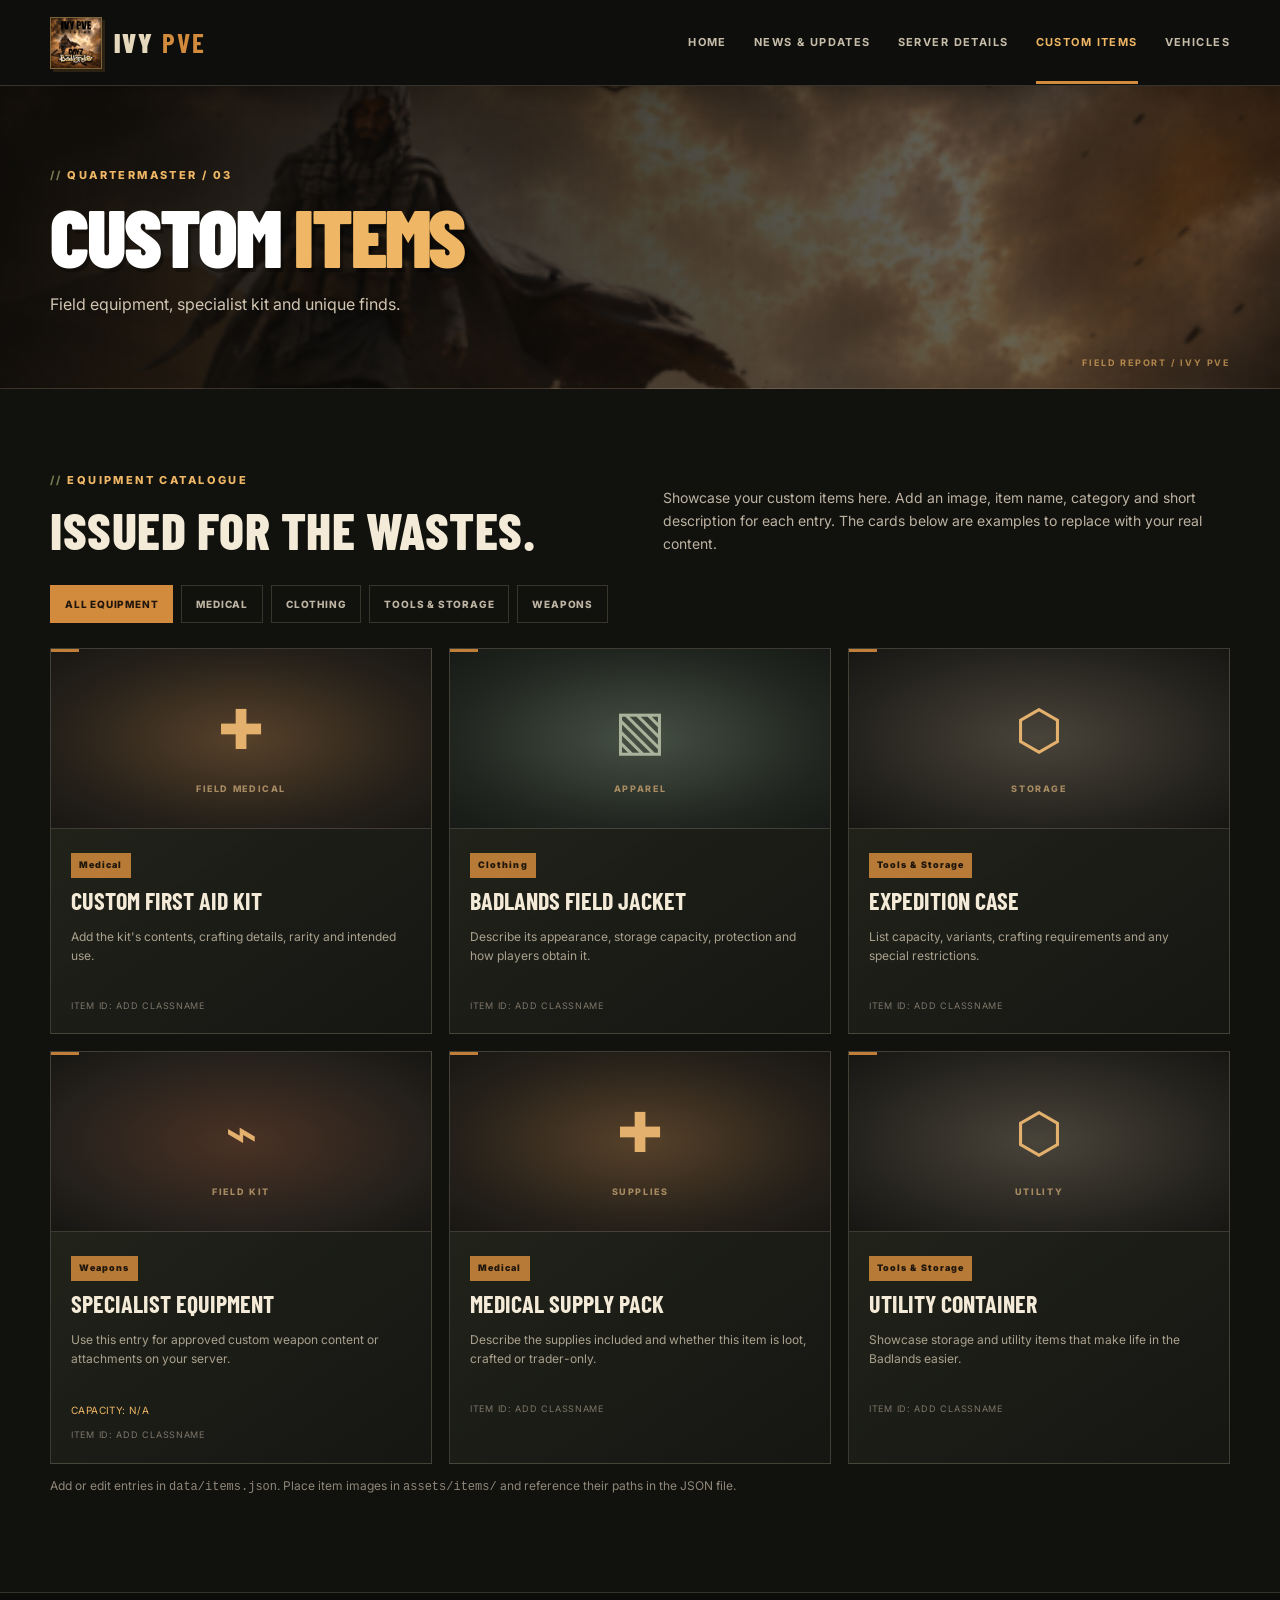
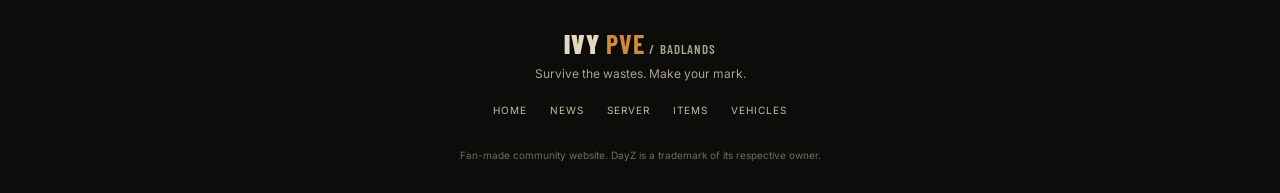
==== items.html @ 02b655df "Add files via upload" ====
<!doctype html>
<html lang="en"><head><meta charset="utf-8"><meta name="viewport" content="width=device-width, initial-scale=1"><meta name="description" content="Explore custom equipment and items on Ivy PvE Badlands."><title>Custom Items | Ivy PvE</title><link rel="stylesheet" href="assets/style.css"></head>
<body><header class="site-header"><a class="brand" href="index.html"><img src="assets/ivy-badlands.png" alt="Ivy PvE Badlands"><span>IVY <b>PVE</b></span></a><button class="menu-toggle" aria-label="Toggle navigation" aria-expanded="false">☰</button><nav class="nav"><a href="index.html">Home</a><a href="news.html">News & Updates</a><a href="server.html">Server Details</a><a class="active" href="items.html">Custom Items</a><a href="vehicles.html">Vehicles</a></nav></header>
<main><section class="page-hero"><p class="eyebrow">QUARTERMASTER / 03</p><h1>CUSTOM <span>ITEMS</span></h1><p>Field equipment, specialist kit and unique finds.</p></section><section class="section"><div class="catalog-intro"><div><p class="eyebrow">EQUIPMENT CATALOGUE</p><h2>ISSUED FOR THE WASTES.</h2></div><p>Showcase your custom items here. Add an image, item name, category and short description for each entry. The cards below are examples to replace with your real content.</p></div>
<div class="filter-row" id="item-filters" role="group" aria-label="Filter items">
<button class="filter-button active" data-filter="all">All equipment</button>
<button class="filter-button" data-filter="medical">Medical</button>
<button class="filter-button" data-filter="clothing">Clothing</button>
<button class="filter-button" data-filter="tools">Tools & storage</button>
<button class="filter-button" data-filter="weapons">Weapons</button>
</div>
<div class="catalog-grid" id="items-list" data-json="data/items.json"><p class="muted">Loading equipment catalogue…</p></div><p class="muted">Add or edit entries in <code>data/items.json</code>. Place item images in <code>assets/items/</code> and reference their paths in the JSON file.</p></section></main>
<footer class="site-footer"><div class="footer-brand">IVY <b>PVE</b><span> / BADLANDS</span></div><p>Survive the wastes. Make your mark.</p><div class="footer-links"><a href="index.html">Home</a><a href="news.html">News</a><a href="server.html">Server</a><a href="items.html">Items</a><a href="vehicles.html">Vehicles</a></div><small>Fan-made community website. DayZ is a trademark of its respective owner.</small></footer><script src="assets/site.js"></script></body></html>
---- assets/style.css ----
@import url('https://fonts.googleapis.com/css2?family=Barlow+Condensed:wght@500;600;700;800;900&family=Inter:wght@400;500;600;700&display=swap');
:root{--ink:#11110e;--panel:#1b1c17;--panel2:#24251d;--sand:#e5d8bd;--muted:#aaa18e;--orange:#d28a3d;--orange2:#efb765;--olive:#777a50;--line:rgba(229,216,189,.18);--max:1180px}
*{box-sizing:border-box}html{scroll-behavior:smooth}body{margin:0;background:var(--ink);color:var(--sand);font-family:Inter,Arial,sans-serif;line-height:1.65}a{color:inherit;text-decoration:none}button{font:inherit}.site-header{height:86px;padding:0 max(24px,calc((100vw - var(--max))/2));display:flex;align-items:center;justify-content:space-between;gap:28px;background:rgba(17,16,14,.96);border-bottom:1px solid var(--line);position:sticky;top:0;z-index:20}.brand{display:flex;align-items:center;gap:12px;min-width:max-content;font-family:'Barlow Condensed',sans-serif;font-weight:900;font-size:27px;letter-spacing:.02em}.brand img{width:52px;height:52px;object-fit:cover;border:1px solid var(--line)}.brand b,.footer-brand b{color:var(--orange)}.nav{display:flex;align-items:center;gap:clamp(12px,2.1vw,28px);font-size:12px;text-transform:uppercase;letter-spacing:.1em;font-weight:700}.nav a{color:#c7bdab;padding:32px 0 29px;border-bottom:3px solid transparent;transition:.2s}.nav a:hover,.nav a.active{color:var(--orange2);border-color:var(--orange)}.menu-toggle{display:none;background:none;border:1px solid var(--line);color:var(--sand);padding:8px 12px;font-size:22px}.hero{min-height:600px;position:relative;display:flex;align-items:center;overflow:hidden;background:#6e4c2d url('ivy-badlands.png') center 43%/cover no-repeat}.hero:before{content:"";position:absolute;inset:0;background:linear-gradient(90deg,rgba(13,12,10,.92) 0%,rgba(13,12,10,.72) 42%,rgba(13,12,10,.12) 100%),linear-gradient(0deg,rgba(13,12,10,.65),transparent 45%)}.hero-shade{position:absolute;inset:0;background:linear-gradient(0deg,rgba(13,12,10,.25),transparent)}.hero-content{position:relative;z-index:1;width:min(var(--max),calc(100% - 48px));margin:auto;padding:85px 0}.eyebrow{font-size:11px;letter-spacing:.22em;text-transform:uppercase;color:var(--orange2);font-weight:800;margin:0 0 15px}.hero h1,.page-hero h1{font:900 clamp(56px,8vw,104px)/.88 'Barlow Condensed',Impact,sans-serif;letter-spacing:-.025em;margin:0;text-transform:uppercase;color:#fff}.hero h1 span{color:var(--orange2)}.hero-copy{font-size:17px;max-width:460px;color:#e4d7c1;margin:25px 0 30px}.hero-actions{display:flex;flex-wrap:wrap;gap:12px}.button{display:inline-flex;justify-content:center;align-items:center;padding:13px 21px;min-height:48px;font-size:11px;font-weight:800;letter-spacing:.12em;text-transform:uppercase;border:1px solid var(--orange);transition:transform .2s,background .2s}.button:hover{transform:translateY(-2px)}.button-primary{background:var(--orange);color:#15110b}.button-primary:hover{background:var(--orange2)}.button-ghost{background:rgba(12,11,9,.35);color:#fff;border-color:rgba(255,255,255,.45)}.hero-stamp{position:absolute;right:max(24px,calc((100vw - var(--max))/2));bottom:50px;border:1px solid rgba(255,255,255,.55);padding:14px 18px;font:800 19px/1.2 'Barlow Condensed',sans-serif;letter-spacing:.08em;transform:rotate(-5deg);text-align:center;color:#fff}.hero-stamp small{font:700 9px Inter,sans-serif;letter-spacing:.15em}.ticker{background:var(--orange);color:#21160a;padding:12px 24px;display:flex;justify-content:center;gap:25px;align-items:center;font-size:11px;text-transform:uppercase;letter-spacing:.1em;font-weight:700;flex-wrap:wrap}.ticker span{font-weight:900}.ticker i{font-style:normal}.section{width:min(var(--max),calc(100% - 48px));margin:0 auto;padding:82px 0}.intro-grid{display:grid;grid-template-columns:1fr 1fr;gap:70px;border-bottom:1px solid var(--line)}h2{font:800 clamp(34px,4.5vw,52px)/.98 'Barlow Condensed',Impact,sans-serif;letter-spacing:.01em;margin:0 0 20px;color:#f4ead8}h3{font:700 25px/1.1 'Barlow Condensed',sans-serif;text-transform:uppercase;margin:10px 0 12px;color:#f4ead8}.intro-grid p:not(.eyebrow),.catalog-intro>p{color:#bdb3a2;font-size:14px}.lead{font-size:19px!important;color:#f0e5d2!important;line-height:1.55}.muted{font-size:12px!important;color:#8f8779!important}.cards-section{padding-top:75px}.section-heading{display:flex;align-items:end;justify-content:space-between;margin-bottom:30px}.section-heading h2{margin:0}.section-mark{font:700 12px 'Barlow Condensed',sans-serif;letter-spacing:.16em;color:#756b5b}.card-grid{display:grid;grid-template-columns:repeat(4,1fr);gap:14px}.feature-card{display:flex;flex-direction:column;min-height:275px;padding:23px;background:linear-gradient(145deg,#211f1a,#171613);border:1px solid var(--line);transition:.2s}.feature-card:hover{border-color:var(--orange);transform:translateY(-4px)}.card-number{font-size:10px;letter-spacing:.14em;color:var(--orange2);font-weight:800}.card-icon{font-size:32px;color:var(--orange);margin:20px 0 4px}.feature-card p{font-size:13px;color:var(--muted);margin:0 0 25px}.card-link{font-size:10px;font-weight:800;letter-spacing:.12em;color:var(--orange2);margin-top:auto}.callout{width:min(var(--max),calc(100% - 48px));margin:0 auto 80px;padding:35px 40px;background:linear-gradient(100deg,#33271a,#1b1915);border:1px solid rgba(216,138,56,.35);display:flex;justify-content:space-between;align-items:center;gap:30px}.callout h2{font-size:35px;margin-bottom:10px}.callout p:not(.eyebrow){color:#bdb3a2;margin:0}.site-footer{border-top:1px solid var(--line);padding:35px 24px 28px;text-align:center;background:#0d0c0b}.footer-brand{font:900 26px 'Barlow Condensed',sans-serif;letter-spacing:.04em}.footer-brand span{font-size:13px;color:var(--muted);font-weight:600}.site-footer p{font-size:12px;color:var(--muted);margin:5px 0 18px}.footer-links{display:flex;justify-content:center;gap:23px;flex-wrap:wrap;margin-bottom:22px}.footer-links a{font-size:10px;text-transform:uppercase;letter-spacing:.1em;color:#c5b9a5}.footer-links a:hover{color:var(--orange2)}.site-footer small{color:#726b60;font-size:10px}.page-hero{padding:80px max(24px,calc((100vw - var(--max))/2)) 70px;min-height:270px;background:linear-gradient(90deg,rgba(12,11,9,.95),rgba(12,11,9,.55)),url('ivy-badlands.png') center 43%/cover;border-bottom:1px solid var(--line)}.page-hero h1{font-size:clamp(50px,7vw,82px)}.page-hero h1 span{color:var(--orange2)}.page-hero>p:last-child{color:#d1c5b2;margin:20px 0 0}.content-layout{display:grid;grid-template-columns:minmax(0,2fr) minmax(220px,.8fr);gap:45px}.news-entry{padding:0 0 30px;margin-bottom:34px;border-bottom:1px solid var(--line)}.entry-meta{display:flex;justify-content:space-between;align-items:center;gap:15px;color:#928879;font-size:10px;letter-spacing:.1em;text-transform:uppercase}.tag{display:inline-block;background:var(--orange);color:#20160b;padding:5px 8px;font-size:9px;letter-spacing:.12em;font-weight:900}.tag-outline{border:1px solid var(--orange);color:var(--orange2);background:transparent}.news-entry h2{font-size:36px;margin:18px 0 12px}.news-entry p{font-size:14px;color:#bdb3a2}.entry-foot{display:flex;justify-content:space-between;color:#81796c;font-size:10px;letter-spacing:.1em;margin-top:25px}.sidebar{background:var(--panel);border:1px solid var(--line);padding:23px;height:max-content}.sidebar>a{display:block;padding:13px 0;border-bottom:1px solid var(--line);font-size:12px;color:#e2d4bd}.sidebar>a:hover{color:var(--orange2)}.side-note{background:#292116;border-left:3px solid var(--orange);padding:14px;margin-top:25px}.side-note strong{font-size:10px;letter-spacing:.12em;color:var(--orange2)}.side-note p{font-size:12px;color:#bdb3a2;margin-bottom:0}.info-banner{display:flex;align-items:center;justify-content:space-between;gap:30px;padding:28px;background:linear-gradient(120deg,#32271b,#1a1814);border:1px solid rgba(216,138,56,.3);margin-bottom:25px}.info-banner h2{margin-bottom:8px}.info-banner p:not(.eyebrow){color:#bdb3a2;margin:0}.status-placeholder{font-size:10px;letter-spacing:.1em;color:#cfc3ae;white-space:nowrap}.status-dot{display:inline-block;width:8px;height:8px;border-radius:50%;background:#d88a38;margin-right:8px}.details-grid{display:grid;grid-template-columns:1fr 1fr;gap:18px}.detail-panel{padding:27px;background:var(--panel);border:1px solid var(--line)}.panel-index{font-size:10px;color:var(--orange2);letter-spacing:.15em;font-weight:800}.detail-panel h3{font-size:29px;margin:12px 0 20px}.detail-panel dl{display:grid;grid-template-columns:1fr 1fr;gap:0;margin:0 0 20px}.detail-panel dt,.detail-panel dd{margin:0;padding:10px 0;border-bottom:1px solid var(--line);font-size:12px}.detail-panel dt{color:#948a79}.detail-panel dd{color:#e6d9c3;text-align:right;font-weight:600;overflow-wrap:anywhere}.text-link{color:var(--orange2)}.rule-list{list-style:none;padding:0;margin:0}.rule-list li{display:flex;gap:15px;padding:14px 0;border-bottom:1px solid var(--line);font-size:12px;color:#a99f8e}.rule-list li>b{color:var(--orange2);font-size:11px}.rule-list strong{color:#eadcc6;font-size:13px}.top-gap{margin-top:65px}.rules-grid{display:grid;grid-template-columns:repeat(4,1fr);gap:13px;margin:25px 0}.rules-grid>div{padding:22px;background:var(--panel);border:1px solid var(--line)}.rules-grid>div>b{font:800 24px 'Barlow Condensed',sans-serif;color:var(--orange)}.rules-grid h3{font-size:20px}.rules-grid p{font-size:12px;color:var(--muted);margin-bottom:0}.catalog-intro{display:grid;grid-template-columns:1fr 1fr;gap:45px;align-items:end;margin-bottom:30px}.catalog-intro h2{margin-bottom:0}.catalog-intro>p{margin:0}.filter-row{display:flex;gap:8px;flex-wrap:wrap;margin-bottom:25px}.filter-button{padding:10px 14px;border:1px solid var(--line);background:transparent;color:#bdb3a2;font-size:10px;font-weight:800;text-transform:uppercase;letter-spacing:.08em;cursor:pointer}.filter-button:hover,.filter-button.active{background:var(--orange);border-color:var(--orange);color:#20160b}.catalog-grid{display:grid;grid-template-columns:repeat(3,1fr);gap:17px}.catalog-card{background:var(--panel);border:1px solid var(--line);min-width:0}.catalog-card[hidden]{display:none}.catalog-art{height:180px;display:flex;align-items:center;justify-content:center;flex-direction:column;gap:8px;font-size:55px;color:#e3b16d;background:radial-gradient(ellipse at center,#57412a,#252019 68%,#191714);border-bottom:1px solid var(--line)}.catalog-art small{font:800 9px Inter,sans-serif;letter-spacing:.18em;color:#a68a62}.art-cloth{background:radial-gradient(ellipse at center,#465044,#20251f 70%,#171a16);color:#a9b29b}.art-tools{background:radial-gradient(ellipse at center,#49443a,#24221d 70%,#171613)}.art-weapons{background:radial-gradient(ellipse at center,#4a3225,#24201b 70%,#171613)}.catalog-copy{padding:20px}.catalog-copy h3{font-size:24px}.catalog-copy p{font-size:12px;color:var(--muted);min-height:60px}.catalog-id{font-size:9px;letter-spacing:.08em;color:#7e7669;overflow-wrap:anywhere}.vehicle-grid{display:grid;grid-template-columns:1fr;gap:20px}.vehicle-card{display:grid;grid-template-columns:.9fr 1.1fr;background:var(--panel);border:1px solid var(--line)}.vehicle-image{min-height:290px;position:relative;display:flex;align-items:center;justify-content:center;background:radial-gradient(ellipse at center,#665038,#2a241b 65%,#171613);overflow:hidden}.vehicle-image:after{content:"";position:absolute;inset:0;background:repeating-linear-gradient(135deg,transparent 0 18px,rgba(255,255,255,.025) 18px 20px)}.vehicle-image>span{position:absolute;left:17px;top:17px;font-size:9px;letter-spacing:.13em;color:#d2b58b;z-index:1}.vehicle-symbol{font-size:100px;color:rgba(239,186,111,.55);font-family:'Barlow Condensed',sans-serif}.vehicle-two{background:radial-gradient(ellipse at center,#4b4b3b,#27271f 65%,#171713)}.vehicle-three{background:radial-gradient(ellipse at center,#563c2d,#2a201a 65%,#171411)}.vehicle-copy{padding:27px}.vehicle-copy h3{font-size:32px;margin:16px 0 10px}.vehicle-copy>p{font-size:13px;color:var(--muted)}.spec-grid{display:grid;grid-template-columns:repeat(3,1fr);gap:8px;margin-top:25px}.spec-grid>div{padding:12px 10px;background:#12110f;border:1px solid var(--line)}.spec-grid small,.spec-grid b{display:block}.spec-grid small{font-size:8px;letter-spacing:.12em;color:#8e8372}.spec-grid b{font-size:10px;color:var(--orange2);margin-top:4px}.compact-callout{margin-top:45px;margin-bottom:0}
@media(max-width:900px){.site-header{height:76px}.menu-toggle{display:block}.nav{display:none;position:absolute;left:0;right:0;top:76px;background:#12110f;padding:10px 24px 20px;border-bottom:1px solid var(--line);flex-direction:column;align-items:stretch;gap:0}.nav.nav-open{display:flex}.nav a{padding:13px 0;border-bottom:1px solid var(--line)}.hero{min-height:550px}.hero-stamp{display:none}.card-grid{grid-template-columns:repeat(2,1fr)}.rules-grid{grid-template-columns:repeat(2,1fr)}.catalog-grid{grid-template-columns:repeat(2,1fr)}.content-layout{gap:22px}.info-banner{align-items:flex-start;flex-direction:column}.vehicle-card{grid-template-columns:1fr 1fr}.vehicle-image{min-height:330px}}
@media(max-width:620px){.brand{font-size:23px}.brand img{width:43px;height:43px}.hero{min-height:530px;background-position:60% center}.hero-content{width:calc(100% - 40px);padding:65px 0}.hero h1{font-size:59px}.hero-copy{font-size:15px}.ticker{gap:10px;font-size:9px}.section{width:calc(100% - 40px);padding:58px 0}.intro-grid,.catalog-intro,.details-grid,.content-layout{grid-template-columns:1fr;gap:25px}.intro-grid{gap:12px}.card-grid{grid-template-columns:1fr}.feature-card{min-height:220px}.section-heading{align-items:start;gap:10px}.callout{width:calc(100% - 40px);padding:25px;align-items:flex-start;flex-direction:column;margin-bottom:55px}.callout h2{font-size:31px}.page-hero{padding:60px 20px 48px;min-height:235px}.page-hero h1{font-size:55px}.page-hero>p:last-child{font-size:13px}.sidebar{order:-1}.info-banner{padding:22px}.status-placeholder{white-space:normal}.detail-panel{padding:21px}.detail-panel dl{grid-template-columns:1fr}.detail-panel dd{text-align:left;border-bottom:0;padding-top:0}.detail-panel dt{padding-bottom:3px}.rules-grid{grid-template-columns:1fr 1fr}.catalog-grid{grid-template-columns:1fr}.catalog-art{height:165px}.vehicle-card{grid-template-columns:1fr}.vehicle-image{min-height:200px}.vehicle-symbol{font-size:75px}.vehicle-copy{padding:22px}.entry-meta{align-items:flex-start;flex-direction:column;gap:8px}.footer-links{gap:14px}}


/* Military-survival / desert hybrid refinements */
.site-header{background:rgba(15,16,13,.97);box-shadow:0 5px 25px rgba(0,0,0,.22)}
.brand{letter-spacing:.08em}
.brand img{border-color:rgba(239,183,101,.5);box-shadow:3px 3px 0 rgba(210,138,61,.15)}
.nav a{font-size:11px;letter-spacing:.13em}
.hero{background-color:#58432c}
.hero:after{content:"";position:absolute;inset:0;pointer-events:none;opacity:.18;background:repeating-linear-gradient(115deg,transparent 0 42px,rgba(20,20,14,.35) 42px 44px,transparent 44px 87px)}
.hero h1{text-shadow:3px 4px 0 rgba(0,0,0,.32);letter-spacing:.015em}
.eyebrow:before{content:"// ";color:var(--olive)}
.ticker{background:#8c6a3d;color:#fff0d3;border-top:1px solid rgba(255,255,255,.12);border-bottom:1px solid rgba(0,0,0,.35)}
.feature-card,.detail-panel,.catalog-card,.rules-grid>div,.sidebar{background:linear-gradient(145deg,rgba(37,39,30,.96),rgba(22,23,19,.98));position:relative}
.feature-card:before,.detail-panel:before,.catalog-card:before{content:"";position:absolute;top:0;left:0;width:28px;height:3px;background:var(--orange);opacity:.9}
.feature-card:hover{box-shadow:0 12px 28px rgba(0,0,0,.18)}
.page-hero{position:relative;background-color:#30281d}
.page-hero:after{content:"FIELD REPORT  /  IVY PVE";position:absolute;right:max(24px,calc((100vw - var(--max))/2));bottom:20px;color:rgba(239,183,101,.65);font:700 9px Inter,sans-serif;letter-spacing:.2em}
.page-hero h1{text-shadow:3px 4px 0 rgba(0,0,0,.3)}
.tag{background:#b77a37}
.info-banner,.callout{background:linear-gradient(110deg,rgba(54,48,34,.98),rgba(25,25,20,.98));position:relative;overflow:hidden}
.info-banner:after,.callout:after{content:"";position:absolute;right:-35px;top:-50px;width:170px;height:170px;border:1px solid rgba(239,183,101,.12);transform:rotate(45deg);pointer-events:none}
.status-dot{background:#a4a66b;box-shadow:0 0 0 4px rgba(164,166,107,.12)}
.panel-index,.card-number,.section-mark{font-family:'Barlow Condensed',sans-serif}
.vehicle-image{background-color:#4d422e}
.vehicle-image:before{content:"";position:absolute;inset:0;background:linear-gradient(145deg,rgba(143,119,69,.14),transparent 45%),repeating-linear-gradient(0deg,transparent 0 25px,rgba(0,0,0,.1) 25px 26px);pointer-events:none}
.catalog-art{background-color:#28271e}
.site-footer{background:#0c0d0b}
@media(max-width:620px){.page-hero:after{font-size:8px;right:20px;bottom:12px}.hero:after{opacity:.1}}

/* JSON-powered media presentation; preserves the existing Ivy visual system. */
.catalog-card .catalog-art{margin:0}
.catalog-card .catalog-art img{width:100%;height:100%;object-fit:contain}
.catalog-card .catalog-copy .catalog-details{min-height:0;font-size:10px;color:var(--orange2);letter-spacing:.04em}
.catalog-card .catalog-copy .catalog-id{display:block;margin-top:10px}
.catalog-card .catalog-art img{display:block}
.vehicle-photo{display:block;width:100%;height:100%;min-height:290px;object-fit:cover;background:#29241b}
.latest-news-grid{display:grid;grid-template-columns:repeat(3,1fr);gap:14px}
.latest-news-card{display:flex;flex-direction:column;min-height:205px;padding:21px;background:linear-gradient(145deg,#211f1a,#171613);border:1px solid var(--line)}
.latest-news-card:hover{border-color:var(--orange);transform:translateY(-3px)}
.latest-news-card small{font-size:9px;color:var(--muted);margin-top:9px}
.latest-news-card h3{font-size:23px;margin:12px 0 7px}
.latest-news-card p{font-size:12px;color:var(--muted);margin:0 0 18px}
.latest-news-card .card-link{margin-top:auto}
@media(max-width:900px){.latest-news-grid{grid-template-columns:1fr 1fr}}
@media(max-width:620px){.latest-news-grid{grid-template-columns:1fr}.vehicle-photo{min-height:200px}}
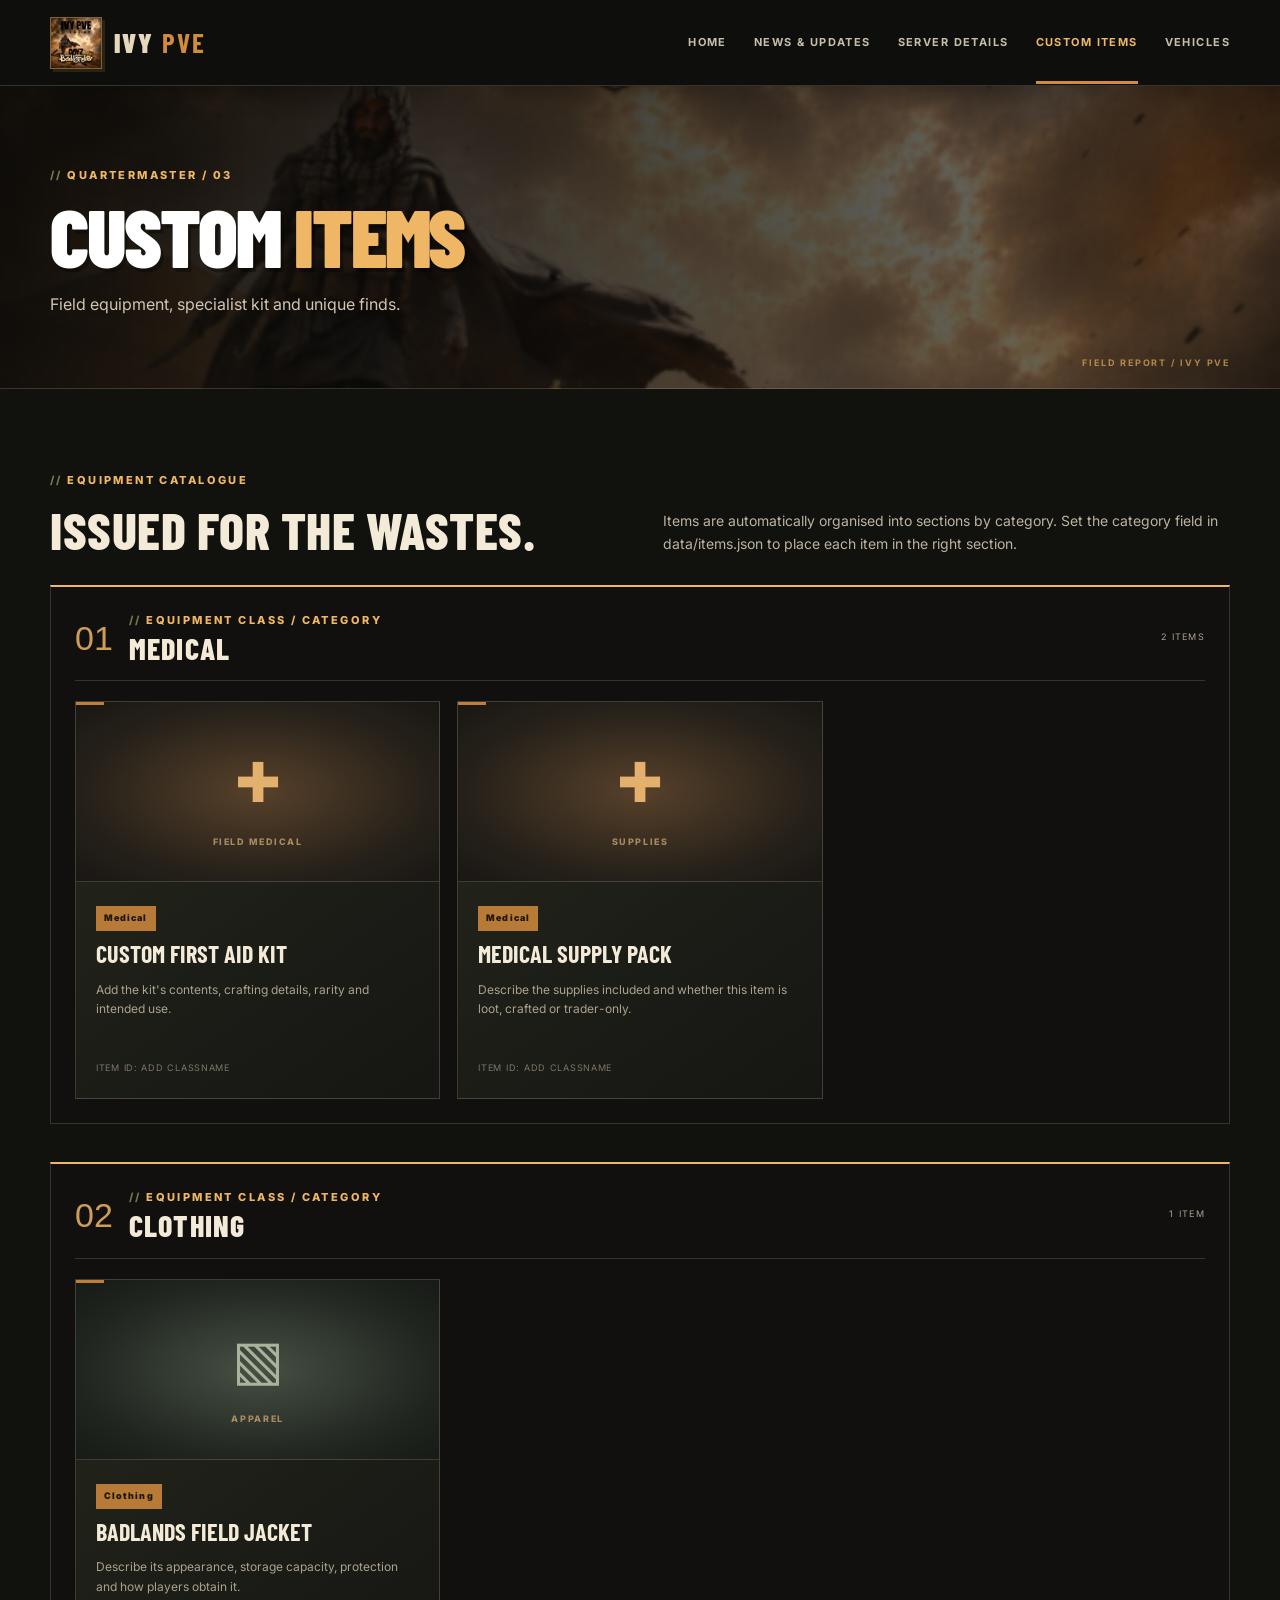
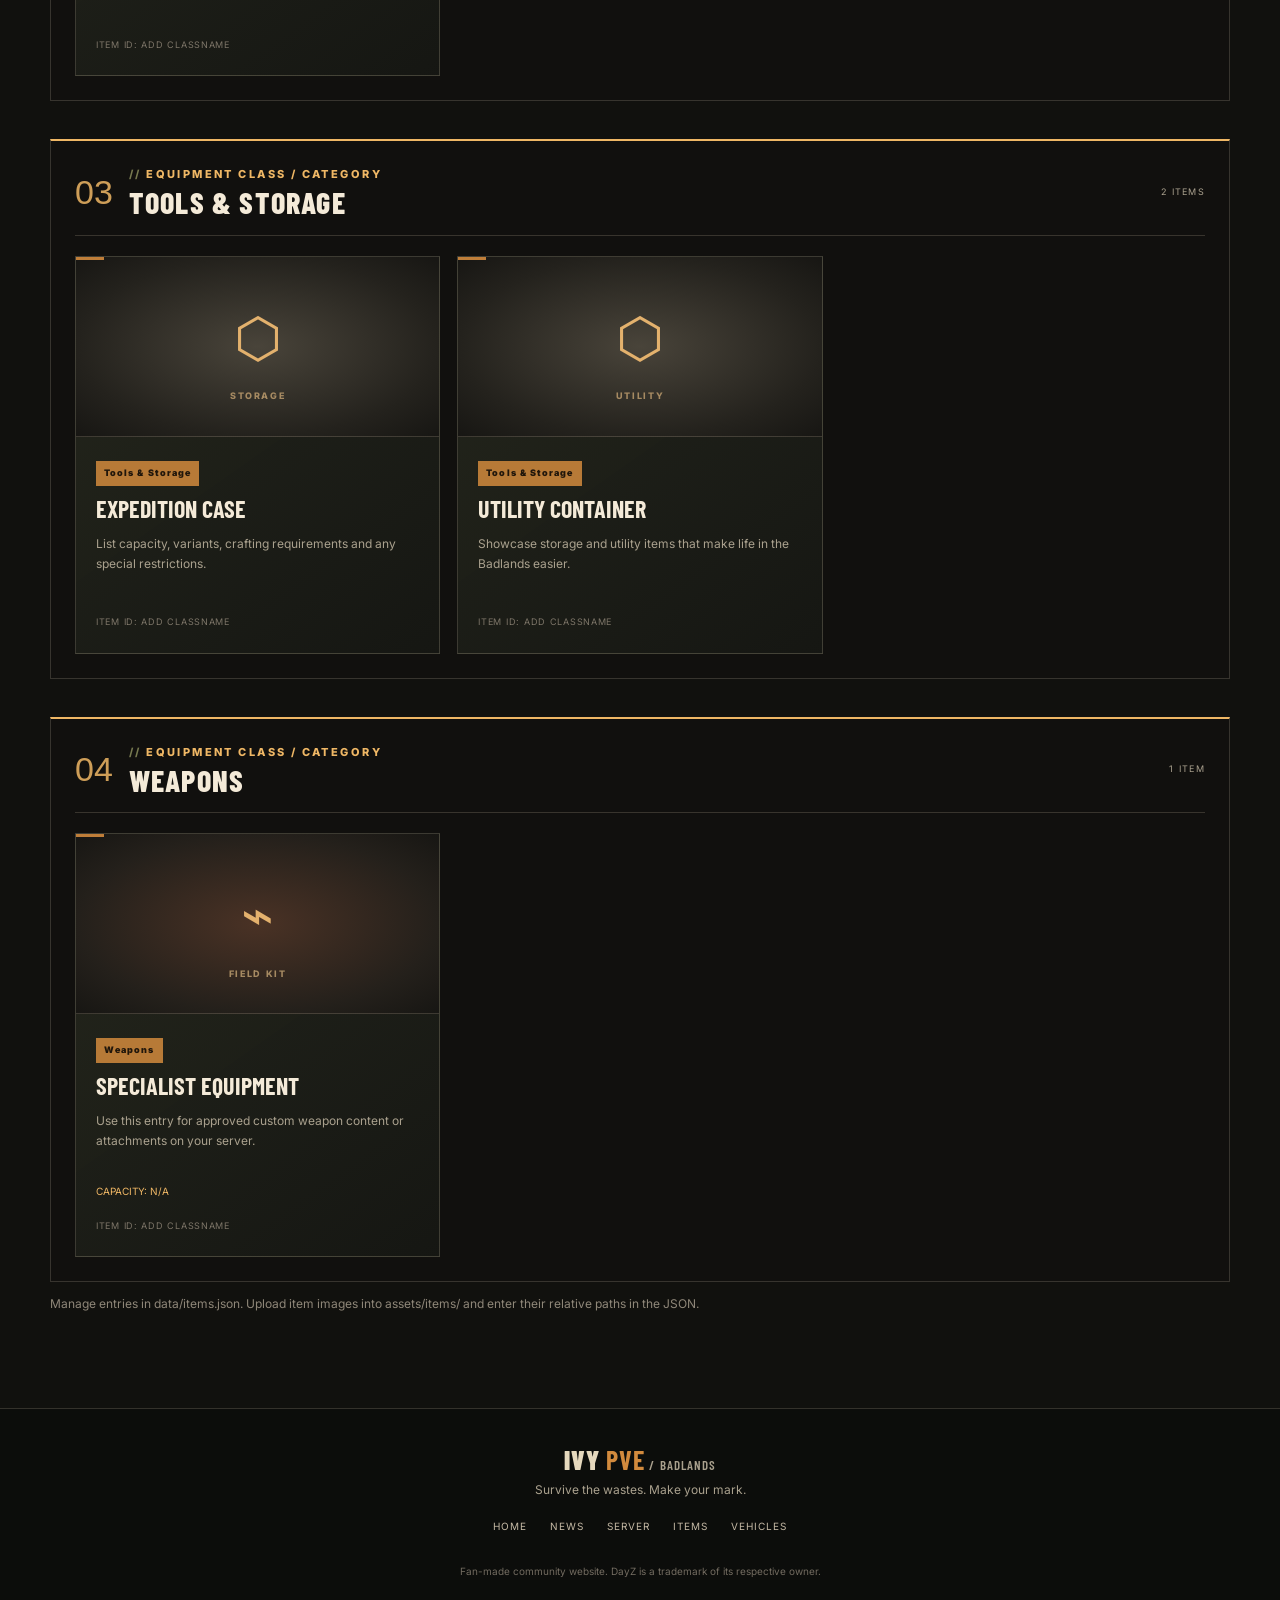
==== commit 96a01326: "Add files via upload" ====
--- a/items.html
+++ b/items.html
@@ -1,13 +1,7 @@
 <!doctype html>
 <html lang="en"><head><meta charset="utf-8"><meta name="viewport" content="width=device-width, initial-scale=1"><meta name="description" content="Explore custom equipment and items on Ivy PvE Badlands."><title>Custom Items | Ivy PvE</title><link rel="stylesheet" href="assets/style.css"></head>
 <body><header class="site-header"><a class="brand" href="index.html"><img src="assets/ivy-badlands.png" alt="Ivy PvE Badlands"><span>IVY <b>PVE</b></span></a><button class="menu-toggle" aria-label="Toggle navigation" aria-expanded="false">☰</button><nav class="nav"><a href="index.html">Home</a><a href="news.html">News & Updates</a><a href="server.html">Server Details</a><a class="active" href="items.html">Custom Items</a><a href="vehicles.html">Vehicles</a></nav></header>
-<main><section class="page-hero"><p class="eyebrow">QUARTERMASTER / 03</p><h1>CUSTOM <span>ITEMS</span></h1><p>Field equipment, specialist kit and unique finds.</p></section><section class="section"><div class="catalog-intro"><div><p class="eyebrow">EQUIPMENT CATALOGUE</p><h2>ISSUED FOR THE WASTES.</h2></div><p>Showcase your custom items here. Add an image, item name, category and short description for each entry. The cards below are examples to replace with your real content.</p></div>
-<div class="filter-row" id="item-filters" role="group" aria-label="Filter items">
-<button class="filter-button active" data-filter="all">All equipment</button>
-<button class="filter-button" data-filter="medical">Medical</button>
-<button class="filter-button" data-filter="clothing">Clothing</button>
-<button class="filter-button" data-filter="tools">Tools & storage</button>
-<button class="filter-button" data-filter="weapons">Weapons</button>
-</div>
-<div class="catalog-grid" id="items-list" data-json="data/items.json"><p class="muted">Loading equipment catalogue…</p></div><p class="muted">Add or edit entries in <code>data/items.json</code>. Place item images in <code>assets/items/</code> and reference their paths in the JSON file.</p></section></main>
+<main><section class="page-hero"><p class="eyebrow">QUARTERMASTER / 03</p><h1>CUSTOM <span>ITEMS</span></h1><p>Field equipment, specialist kit and unique finds.</p></section><section class="section"><div class="catalog-intro"><div><p class="eyebrow">EQUIPMENT CATALOGUE</p><h2>ISSUED FOR THE WASTES.</h2></div><p>Items are automatically organised into sections by category. Set the category field in data/items.json to place each item in the right section.</p></div>
+
+<div class="item-groups" id="items-list" data-json="data/items.json"><p class="muted">Loading equipment catalogue…</p></div><p class="muted">Manage entries in data/items.json. Upload item images into assets/items/ and enter their relative paths in the JSON.</p></section></main>
 <footer class="site-footer"><div class="footer-brand">IVY <b>PVE</b><span> / BADLANDS</span></div><p>Survive the wastes. Make your mark.</p><div class="footer-links"><a href="index.html">Home</a><a href="news.html">News</a><a href="server.html">Server</a><a href="items.html">Items</a><a href="vehicles.html">Vehicles</a></div><small>Fan-made community website. DayZ is a trademark of its respective owner.</small></footer><script src="assets/site.js"></script></body></html>
--- a/assets/style.css
+++ b/assets/style.css
@@ -1,6 +1,6 @@
 @import url('https://fonts.googleapis.com/css2?family=Barlow+Condensed:wght@500;600;700;800;900&family=Inter:wght@400;500;600;700&display=swap');
 :root{--ink:#11110e;--panel:#1b1c17;--panel2:#24251d;--sand:#e5d8bd;--muted:#aaa18e;--orange:#d28a3d;--orange2:#efb765;--olive:#777a50;--line:rgba(229,216,189,.18);--max:1180px}
-*{box-sizing:border-box}html{scroll-behavior:smooth}body{margin:0;background:var(--ink);color:var(--sand);font-family:Inter,Arial,sans-serif;line-height:1.65}a{color:inherit;text-decoration:none}button{font:inherit}.site-header{height:86px;padding:0 max(24px,calc((100vw - var(--max))/2));display:flex;align-items:center;justify-content:space-between;gap:28px;background:rgba(17,16,14,.96);border-bottom:1px solid var(--line);position:sticky;top:0;z-index:20}.brand{display:flex;align-items:center;gap:12px;min-width:max-content;font-family:'Barlow Condensed',sans-serif;font-weight:900;font-size:27px;letter-spacing:.02em}.brand img{width:52px;height:52px;object-fit:cover;border:1px solid var(--line)}.brand b,.footer-brand b{color:var(--orange)}.nav{display:flex;align-items:center;gap:clamp(12px,2.1vw,28px);font-size:12px;text-transform:uppercase;letter-spacing:.1em;font-weight:700}.nav a{color:#c7bdab;padding:32px 0 29px;border-bottom:3px solid transparent;transition:.2s}.nav a:hover,.nav a.active{color:var(--orange2);border-color:var(--orange)}.menu-toggle{display:none;background:none;border:1px solid var(--line);color:var(--sand);padding:8px 12px;font-size:22px}.hero{min-height:600px;position:relative;display:flex;align-items:center;overflow:hidden;background:#6e4c2d url('ivy-badlands.png') center 43%/cover no-repeat}.hero:before{content:"";position:absolute;inset:0;background:linear-gradient(90deg,rgba(13,12,10,.92) 0%,rgba(13,12,10,.72) 42%,rgba(13,12,10,.12) 100%),linear-gradient(0deg,rgba(13,12,10,.65),transparent 45%)}.hero-shade{position:absolute;inset:0;background:linear-gradient(0deg,rgba(13,12,10,.25),transparent)}.hero-content{position:relative;z-index:1;width:min(var(--max),calc(100% - 48px));margin:auto;padding:85px 0}.eyebrow{font-size:11px;letter-spacing:.22em;text-transform:uppercase;color:var(--orange2);font-weight:800;margin:0 0 15px}.hero h1,.page-hero h1{font:900 clamp(56px,8vw,104px)/.88 'Barlow Condensed',Impact,sans-serif;letter-spacing:-.025em;margin:0;text-transform:uppercase;color:#fff}.hero h1 span{color:var(--orange2)}.hero-copy{font-size:17px;max-width:460px;color:#e4d7c1;margin:25px 0 30px}.hero-actions{display:flex;flex-wrap:wrap;gap:12px}.button{display:inline-flex;justify-content:center;align-items:center;padding:13px 21px;min-height:48px;font-size:11px;font-weight:800;letter-spacing:.12em;text-transform:uppercase;border:1px solid var(--orange);transition:transform .2s,background .2s}.button:hover{transform:translateY(-2px)}.button-primary{background:var(--orange);color:#15110b}.button-primary:hover{background:var(--orange2)}.button-ghost{background:rgba(12,11,9,.35);color:#fff;border-color:rgba(255,255,255,.45)}.hero-stamp{position:absolute;right:max(24px,calc((100vw - var(--max))/2));bottom:50px;border:1px solid rgba(255,255,255,.55);padding:14px 18px;font:800 19px/1.2 'Barlow Condensed',sans-serif;letter-spacing:.08em;transform:rotate(-5deg);text-align:center;color:#fff}.hero-stamp small{font:700 9px Inter,sans-serif;letter-spacing:.15em}.ticker{background:var(--orange);color:#21160a;padding:12px 24px;display:flex;justify-content:center;gap:25px;align-items:center;font-size:11px;text-transform:uppercase;letter-spacing:.1em;font-weight:700;flex-wrap:wrap}.ticker span{font-weight:900}.ticker i{font-style:normal}.section{width:min(var(--max),calc(100% - 48px));margin:0 auto;padding:82px 0}.intro-grid{display:grid;grid-template-columns:1fr 1fr;gap:70px;border-bottom:1px solid var(--line)}h2{font:800 clamp(34px,4.5vw,52px)/.98 'Barlow Condensed',Impact,sans-serif;letter-spacing:.01em;margin:0 0 20px;color:#f4ead8}h3{font:700 25px/1.1 'Barlow Condensed',sans-serif;text-transform:uppercase;margin:10px 0 12px;color:#f4ead8}.intro-grid p:not(.eyebrow),.catalog-intro>p{color:#bdb3a2;font-size:14px}.lead{font-size:19px!important;color:#f0e5d2!important;line-height:1.55}.muted{font-size:12px!important;color:#8f8779!important}.cards-section{padding-top:75px}.section-heading{display:flex;align-items:end;justify-content:space-between;margin-bottom:30px}.section-heading h2{margin:0}.section-mark{font:700 12px 'Barlow Condensed',sans-serif;letter-spacing:.16em;color:#756b5b}.card-grid{display:grid;grid-template-columns:repeat(4,1fr);gap:14px}.feature-card{display:flex;flex-direction:column;min-height:275px;padding:23px;background:linear-gradient(145deg,#211f1a,#171613);border:1px solid var(--line);transition:.2s}.feature-card:hover{border-color:var(--orange);transform:translateY(-4px)}.card-number{font-size:10px;letter-spacing:.14em;color:var(--orange2);font-weight:800}.card-icon{font-size:32px;color:var(--orange);margin:20px 0 4px}.feature-card p{font-size:13px;color:var(--muted);margin:0 0 25px}.card-link{font-size:10px;font-weight:800;letter-spacing:.12em;color:var(--orange2);margin-top:auto}.callout{width:min(var(--max),calc(100% - 48px));margin:0 auto 80px;padding:35px 40px;background:linear-gradient(100deg,#33271a,#1b1915);border:1px solid rgba(216,138,56,.35);display:flex;justify-content:space-between;align-items:center;gap:30px}.callout h2{font-size:35px;margin-bottom:10px}.callout p:not(.eyebrow){color:#bdb3a2;margin:0}.site-footer{border-top:1px solid var(--line);padding:35px 24px 28px;text-align:center;background:#0d0c0b}.footer-brand{font:900 26px 'Barlow Condensed',sans-serif;letter-spacing:.04em}.footer-brand span{font-size:13px;color:var(--muted);font-weight:600}.site-footer p{font-size:12px;color:var(--muted);margin:5px 0 18px}.footer-links{display:flex;justify-content:center;gap:23px;flex-wrap:wrap;margin-bottom:22px}.footer-links a{font-size:10px;text-transform:uppercase;letter-spacing:.1em;color:#c5b9a5}.footer-links a:hover{color:var(--orange2)}.site-footer small{color:#726b60;font-size:10px}.page-hero{padding:80px max(24px,calc((100vw - var(--max))/2)) 70px;min-height:270px;background:linear-gradient(90deg,rgba(12,11,9,.95),rgba(12,11,9,.55)),url('ivy-badlands.png') center 43%/cover;border-bottom:1px solid var(--line)}.page-hero h1{font-size:clamp(50px,7vw,82px)}.page-hero h1 span{color:var(--orange2)}.page-hero>p:last-child{color:#d1c5b2;margin:20px 0 0}.content-layout{display:grid;grid-template-columns:minmax(0,2fr) minmax(220px,.8fr);gap:45px}.news-entry{padding:0 0 30px;margin-bottom:34px;border-bottom:1px solid var(--line)}.entry-meta{display:flex;justify-content:space-between;align-items:center;gap:15px;color:#928879;font-size:10px;letter-spacing:.1em;text-transform:uppercase}.tag{display:inline-block;background:var(--orange);color:#20160b;padding:5px 8px;font-size:9px;letter-spacing:.12em;font-weight:900}.tag-outline{border:1px solid var(--orange);color:var(--orange2);background:transparent}.news-entry h2{font-size:36px;margin:18px 0 12px}.news-entry p{font-size:14px;color:#bdb3a2}.entry-foot{display:flex;justify-content:space-between;color:#81796c;font-size:10px;letter-spacing:.1em;margin-top:25px}.sidebar{background:var(--panel);border:1px solid var(--line);padding:23px;height:max-content}.sidebar>a{display:block;padding:13px 0;border-bottom:1px solid var(--line);font-size:12px;color:#e2d4bd}.sidebar>a:hover{color:var(--orange2)}.side-note{background:#292116;border-left:3px solid var(--orange);padding:14px;margin-top:25px}.side-note strong{font-size:10px;letter-spacing:.12em;color:var(--orange2)}.side-note p{font-size:12px;color:#bdb3a2;margin-bottom:0}.info-banner{display:flex;align-items:center;justify-content:space-between;gap:30px;padding:28px;background:linear-gradient(120deg,#32271b,#1a1814);border:1px solid rgba(216,138,56,.3);margin-bottom:25px}.info-banner h2{margin-bottom:8px}.info-banner p:not(.eyebrow){color:#bdb3a2;margin:0}.status-placeholder{font-size:10px;letter-spacing:.1em;color:#cfc3ae;white-space:nowrap}.status-dot{display:inline-block;width:8px;height:8px;border-radius:50%;background:#d88a38;margin-right:8px}.details-grid{display:grid;grid-template-columns:1fr 1fr;gap:18px}.detail-panel{padding:27px;background:var(--panel);border:1px solid var(--line)}.panel-index{font-size:10px;color:var(--orange2);letter-spacing:.15em;font-weight:800}.detail-panel h3{font-size:29px;margin:12px 0 20px}.detail-panel dl{display:grid;grid-template-columns:1fr 1fr;gap:0;margin:0 0 20px}.detail-panel dt,.detail-panel dd{margin:0;padding:10px 0;border-bottom:1px solid var(--line);font-size:12px}.detail-panel dt{color:#948a79}.detail-panel dd{color:#e6d9c3;text-align:right;font-weight:600;overflow-wrap:anywhere}.text-link{color:var(--orange2)}.rule-list{list-style:none;padding:0;margin:0}.rule-list li{display:flex;gap:15px;padding:14px 0;border-bottom:1px solid var(--line);font-size:12px;color:#a99f8e}.rule-list li>b{color:var(--orange2);font-size:11px}.rule-list strong{color:#eadcc6;font-size:13px}.top-gap{margin-top:65px}.rules-grid{display:grid;grid-template-columns:repeat(4,1fr);gap:13px;margin:25px 0}.rules-grid>div{padding:22px;background:var(--panel);border:1px solid var(--line)}.rules-grid>div>b{font:800 24px 'Barlow Condensed',sans-serif;color:var(--orange)}.rules-grid h3{font-size:20px}.rules-grid p{font-size:12px;color:var(--muted);margin-bottom:0}.catalog-intro{display:grid;grid-template-columns:1fr 1fr;gap:45px;align-items:end;margin-bottom:30px}.catalog-intro h2{margin-bottom:0}.catalog-intro>p{margin:0}.filter-row{display:flex;gap:8px;flex-wrap:wrap;margin-bottom:25px}.filter-button{padding:10px 14px;border:1px solid var(--line);background:transparent;color:#bdb3a2;font-size:10px;font-weight:800;text-transform:uppercase;letter-spacing:.08em;cursor:pointer}.filter-button:hover,.filter-button.active{background:var(--orange);border-color:var(--orange);color:#20160b}.catalog-grid{display:grid;grid-template-columns:repeat(3,1fr);gap:17px}.catalog-card{background:var(--panel);border:1px solid var(--line);min-width:0}.catalog-card[hidden]{display:none}.catalog-art{height:180px;display:flex;align-items:center;justify-content:center;flex-direction:column;gap:8px;font-size:55px;color:#e3b16d;background:radial-gradient(ellipse at center,#57412a,#252019 68%,#191714);border-bottom:1px solid var(--line)}.catalog-art small{font:800 9px Inter,sans-serif;letter-spacing:.18em;color:#a68a62}.art-cloth{background:radial-gradient(ellipse at center,#465044,#20251f 70%,#171a16);color:#a9b29b}.art-tools{background:radial-gradient(ellipse at center,#49443a,#24221d 70%,#171613)}.art-weapons{background:radial-gradient(ellipse at center,#4a3225,#24201b 70%,#171613)}.catalog-copy{padding:20px}.catalog-copy h3{font-size:24px}.catalog-copy p{font-size:12px;color:var(--muted);min-height:60px}.catalog-id{font-size:9px;letter-spacing:.08em;color:#7e7669;overflow-wrap:anywhere}.vehicle-grid{display:grid;grid-template-columns:1fr;gap:20px}.vehicle-card{display:grid;grid-template-columns:.9fr 1.1fr;background:var(--panel);border:1px solid var(--line)}.vehicle-image{min-height:290px;position:relative;display:flex;align-items:center;justify-content:center;background:radial-gradient(ellipse at center,#665038,#2a241b 65%,#171613);overflow:hidden}.vehicle-image:after{content:"";position:absolute;inset:0;background:repeating-linear-gradient(135deg,transparent 0 18px,rgba(255,255,255,.025) 18px 20px)}.vehicle-image>span{position:absolute;left:17px;top:17px;font-size:9px;letter-spacing:.13em;color:#d2b58b;z-index:1}.vehicle-symbol{font-size:100px;color:rgba(239,186,111,.55);font-family:'Barlow Condensed',sans-serif}.vehicle-two{background:radial-gradient(ellipse at center,#4b4b3b,#27271f 65%,#171713)}.vehicle-three{background:radial-gradient(ellipse at center,#563c2d,#2a201a 65%,#171411)}.vehicle-copy{padding:27px}.vehicle-copy h3{font-size:32px;margin:16px 0 10px}.vehicle-copy>p{font-size:13px;color:var(--muted)}.spec-grid{display:grid;grid-template-columns:repeat(3,1fr);gap:8px;margin-top:25px}.spec-grid>div{padding:12px 10px;background:#12110f;border:1px solid var(--line)}.spec-grid small,.spec-grid b{display:block}.spec-grid small{font-size:8px;letter-spacing:.12em;color:#8e8372}.spec-grid b{font-size:10px;color:var(--orange2);margin-top:4px}.compact-callout{margin-top:45px;margin-bottom:0}
+*{box-sizing:border-box}html{scroll-behavior:smooth}body{margin:0;background:var(--ink);color:var(--sand);font-family:Inter,Arial,sans-serif;line-height:1.65}a{color:inherit;text-decoration:none}button{font:inherit}.site-header{height:86px;padding:0 max(24px,calc((100vw - var(--max))/2));display:flex;align-items:center;justify-content:space-between;gap:28px;background:rgba(17,16,14,.96);border-bottom:1px solid var(--line);position:sticky;top:0;z-index:20}.brand{display:flex;align-items:center;gap:12px;min-width:max-content;font-family:'Barlow Condensed',sans-serif;font-weight:900;font-size:27px;letter-spacing:.02em}.brand img{width:52px;height:52px;object-fit:cover;border:1px solid var(--line)}.brand b,.footer-brand b{color:var(--orange)}.nav{display:flex;align-items:center;gap:clamp(12px,2.1vw,28px);font-size:12px;text-transform:uppercase;letter-spacing:.1em;font-weight:700}.nav a{color:#c7bdab;padding:32px 0 29px;border-bottom:3px solid transparent;transition:.2s}.nav a:hover,.nav a.active{color:var(--orange2);border-color:var(--orange)}.menu-toggle{display:none;background:none;border:1px solid var(--line);color:var(--sand);padding:8px 12px;font-size:22px}.hero{min-height:600px;position:relative;display:flex;align-items:center;overflow:hidden;background:#6e4c2d url('Ivy_Badlands_BG.png') center 43%/cover no-repeat}.hero:before{content:"";position:absolute;inset:0;background:linear-gradient(90deg,rgba(13,12,10,.92) 0%,rgba(13,12,10,.72) 42%,rgba(13,12,10,.12) 100%),linear-gradient(0deg,rgba(13,12,10,.65),transparent 45%)}.hero-shade{position:absolute;inset:0;background:linear-gradient(0deg,rgba(13,12,10,.25),transparent)}.hero-content{position:relative;z-index:1;width:min(var(--max),calc(100% - 48px));margin:auto;padding:85px 0}.eyebrow{font-size:11px;letter-spacing:.22em;text-transform:uppercase;color:var(--orange2);font-weight:800;margin:0 0 15px}.hero h1,.page-hero h1{font:900 clamp(56px,8vw,104px)/.88 'Barlow Condensed',Impact,sans-serif;letter-spacing:-.025em;margin:0;text-transform:uppercase;color:#fff}.hero h1 span{color:var(--orange2)}.hero-copy{font-size:17px;max-width:460px;color:#e4d7c1;margin:25px 0 30px}.hero-actions{display:flex;flex-wrap:wrap;gap:12px}.button{display:inline-flex;justify-content:center;align-items:center;padding:13px 21px;min-height:48px;font-size:11px;font-weight:800;letter-spacing:.12em;text-transform:uppercase;border:1px solid var(--orange);transition:transform .2s,background .2s}.button:hover{transform:translateY(-2px)}.button-primary{background:var(--orange);color:#15110b}.button-primary:hover{background:var(--orange2)}.button-ghost{background:rgba(12,11,9,.35);color:#fff;border-color:rgba(255,255,255,.45)}.hero-stamp{position:absolute;right:max(24px,calc((100vw - var(--max))/2));bottom:50px;border:1px solid rgba(255,255,255,.55);padding:14px 18px;font:800 19px/1.2 'Barlow Condensed',sans-serif;letter-spacing:.08em;transform:rotate(-5deg);text-align:center;color:#fff}.hero-stamp small{font:700 9px Inter,sans-serif;letter-spacing:.15em}.ticker{background:var(--orange);color:#21160a;padding:12px 24px;display:flex;justify-content:center;gap:25px;align-items:center;font-size:11px;text-transform:uppercase;letter-spacing:.1em;font-weight:700;flex-wrap:wrap}.ticker span{font-weight:900}.ticker i{font-style:normal}.section{width:min(var(--max),calc(100% - 48px));margin:0 auto;padding:82px 0}.intro-grid{display:grid;grid-template-columns:1fr 1fr;gap:70px;border-bottom:1px solid var(--line)}h2{font:800 clamp(34px,4.5vw,52px)/.98 'Barlow Condensed',Impact,sans-serif;letter-spacing:.01em;margin:0 0 20px;color:#f4ead8}h3{font:700 25px/1.1 'Barlow Condensed',sans-serif;text-transform:uppercase;margin:10px 0 12px;color:#f4ead8}.intro-grid p:not(.eyebrow),.catalog-intro>p{color:#bdb3a2;font-size:14px}.lead{font-size:19px!important;color:#f0e5d2!important;line-height:1.55}.muted{font-size:12px!important;color:#8f8779!important}.cards-section{padding-top:75px}.section-heading{display:flex;align-items:end;justify-content:space-between;margin-bottom:30px}.section-heading h2{margin:0}.section-mark{font:700 12px 'Barlow Condensed',sans-serif;letter-spacing:.16em;color:#756b5b}.card-grid{display:grid;grid-template-columns:repeat(4,1fr);gap:14px}.feature-card{display:flex;flex-direction:column;min-height:275px;padding:23px;background:linear-gradient(145deg,#211f1a,#171613);border:1px solid var(--line);transition:.2s}.feature-card:hover{border-color:var(--orange);transform:translateY(-4px)}.card-number{font-size:10px;letter-spacing:.14em;color:var(--orange2);font-weight:800}.card-icon{font-size:32px;color:var(--orange);margin:20px 0 4px}.feature-card p{font-size:13px;color:var(--muted);margin:0 0 25px}.card-link{font-size:10px;font-weight:800;letter-spacing:.12em;color:var(--orange2);margin-top:auto}.callout{width:min(var(--max),calc(100% - 48px));margin:0 auto 80px;padding:35px 40px;background:linear-gradient(100deg,#33271a,#1b1915);border:1px solid rgba(216,138,56,.35);display:flex;justify-content:space-between;align-items:center;gap:30px}.callout h2{font-size:35px;margin-bottom:10px}.callout p:not(.eyebrow){color:#bdb3a2;margin:0}.site-footer{border-top:1px solid var(--line);padding:35px 24px 28px;text-align:center;background:#0d0c0b}.footer-brand{font:900 26px 'Barlow Condensed',sans-serif;letter-spacing:.04em}.footer-brand span{font-size:13px;color:var(--muted);font-weight:600}.site-footer p{font-size:12px;color:var(--muted);margin:5px 0 18px}.footer-links{display:flex;justify-content:center;gap:23px;flex-wrap:wrap;margin-bottom:22px}.footer-links a{font-size:10px;text-transform:uppercase;letter-spacing:.1em;color:#c5b9a5}.footer-links a:hover{color:var(--orange2)}.site-footer small{color:#726b60;font-size:10px}.page-hero{padding:80px max(24px,calc((100vw - var(--max))/2)) 70px;min-height:270px;background:linear-gradient(90deg,rgba(12,11,9,.95),rgba(12,11,9,.55)),url('ivy-badlands.png') center 43%/cover;border-bottom:1px solid var(--line)}.page-hero h1{font-size:clamp(50px,7vw,82px)}.page-hero h1 span{color:var(--orange2)}.page-hero>p:last-child{color:#d1c5b2;margin:20px 0 0}.content-layout{display:grid;grid-template-columns:minmax(0,2fr) minmax(220px,.8fr);gap:45px}.news-entry{padding:0 0 30px;margin-bottom:34px;border-bottom:1px solid var(--line)}.entry-meta{display:flex;justify-content:space-between;align-items:center;gap:15px;color:#928879;font-size:10px;letter-spacing:.1em;text-transform:uppercase}.tag{display:inline-block;background:var(--orange);color:#20160b;padding:5px 8px;font-size:9px;letter-spacing:.12em;font-weight:900}.tag-outline{border:1px solid var(--orange);color:var(--orange2);background:transparent}.news-entry h2{font-size:36px;margin:18px 0 12px}.news-entry p{font-size:14px;color:#bdb3a2}.entry-foot{display:flex;justify-content:space-between;color:#81796c;font-size:10px;letter-spacing:.1em;margin-top:25px}.sidebar{background:var(--panel);border:1px solid var(--line);padding:23px;height:max-content}.sidebar>a{display:block;padding:13px 0;border-bottom:1px solid var(--line);font-size:12px;color:#e2d4bd}.sidebar>a:hover{color:var(--orange2)}.side-note{background:#292116;border-left:3px solid var(--orange);padding:14px;margin-top:25px}.side-note strong{font-size:10px;letter-spacing:.12em;color:var(--orange2)}.side-note p{font-size:12px;color:#bdb3a2;margin-bottom:0}.info-banner{display:flex;align-items:center;justify-content:space-between;gap:30px;padding:28px;background:linear-gradient(120deg,#32271b,#1a1814);border:1px solid rgba(216,138,56,.3);margin-bottom:25px}.info-banner h2{margin-bottom:8px}.info-banner p:not(.eyebrow){color:#bdb3a2;margin:0}.status-placeholder{font-size:10px;letter-spacing:.1em;color:#cfc3ae;white-space:nowrap}.status-dot{display:inline-block;width:8px;height:8px;border-radius:50%;background:#d88a38;margin-right:8px}.details-grid{display:grid;grid-template-columns:1fr 1fr;gap:18px}.detail-panel{padding:27px;background:var(--panel);border:1px solid var(--line)}.panel-index{font-size:10px;color:var(--orange2);letter-spacing:.15em;font-weight:800}.detail-panel h3{font-size:29px;margin:12px 0 20px}.detail-panel dl{display:grid;grid-template-columns:1fr 1fr;gap:0;margin:0 0 20px}.detail-panel dt,.detail-panel dd{margin:0;padding:10px 0;border-bottom:1px solid var(--line);font-size:12px}.detail-panel dt{color:#948a79}.detail-panel dd{color:#e6d9c3;text-align:right;font-weight:600;overflow-wrap:anywhere}.text-link{color:var(--orange2)}.rule-list{list-style:none;padding:0;margin:0}.rule-list li{display:flex;gap:15px;padding:14px 0;border-bottom:1px solid var(--line);font-size:12px;color:#a99f8e}.rule-list li>b{color:var(--orange2);font-size:11px}.rule-list strong{color:#eadcc6;font-size:13px}.top-gap{margin-top:65px}.rules-grid{display:grid;grid-template-columns:repeat(4,1fr);gap:13px;margin:25px 0}.rules-grid>div{padding:22px;background:var(--panel);border:1px solid var(--line)}.rules-grid>div>b{font:800 24px 'Barlow Condensed',sans-serif;color:var(--orange)}.rules-grid h3{font-size:20px}.rules-grid p{font-size:12px;color:var(--muted);margin-bottom:0}.catalog-intro{display:grid;grid-template-columns:1fr 1fr;gap:45px;align-items:end;margin-bottom:30px}.catalog-intro h2{margin-bottom:0}.catalog-intro>p{margin:0}.filter-row{display:flex;gap:8px;flex-wrap:wrap;margin-bottom:25px}.filter-button{padding:10px 14px;border:1px solid var(--line);background:transparent;color:#bdb3a2;font-size:10px;font-weight:800;text-transform:uppercase;letter-spacing:.08em;cursor:pointer}.filter-button:hover,.filter-button.active{background:var(--orange);border-color:var(--orange);color:#20160b}.catalog-grid{display:grid;grid-template-columns:repeat(3,1fr);gap:17px}.catalog-card{background:var(--panel);border:1px solid var(--line);min-width:0}.catalog-card[hidden]{display:none}.catalog-art{height:180px;display:flex;align-items:center;justify-content:center;flex-direction:column;gap:8px;font-size:55px;color:#e3b16d;background:radial-gradient(ellipse at center,#57412a,#252019 68%,#191714);border-bottom:1px solid var(--line)}.catalog-art small{font:800 9px Inter,sans-serif;letter-spacing:.18em;color:#a68a62}.art-cloth{background:radial-gradient(ellipse at center,#465044,#20251f 70%,#171a16);color:#a9b29b}.art-tools{background:radial-gradient(ellipse at center,#49443a,#24221d 70%,#171613)}.art-weapons{background:radial-gradient(ellipse at center,#4a3225,#24201b 70%,#171613)}.catalog-copy{padding:20px}.catalog-copy h3{font-size:24px}.catalog-copy p{font-size:12px;color:var(--muted);min-height:60px}.catalog-id{font-size:9px;letter-spacing:.08em;color:#7e7669;overflow-wrap:anywhere}.vehicle-grid{display:grid;grid-template-columns:1fr;gap:20px}.vehicle-card{display:grid;grid-template-columns:.9fr 1.1fr;background:var(--panel);border:1px solid var(--line)}.vehicle-image{min-height:290px;position:relative;display:flex;align-items:center;justify-content:center;background:radial-gradient(ellipse at center,#665038,#2a241b 65%,#171613);overflow:hidden}.vehicle-image:after{content:"";position:absolute;inset:0;background:repeating-linear-gradient(135deg,transparent 0 18px,rgba(255,255,255,.025) 18px 20px)}.vehicle-image>span{position:absolute;left:17px;top:17px;font-size:9px;letter-spacing:.13em;color:#d2b58b;z-index:1}.vehicle-symbol{font-size:100px;color:rgba(239,186,111,.55);font-family:'Barlow Condensed',sans-serif}.vehicle-two{background:radial-gradient(ellipse at center,#4b4b3b,#27271f 65%,#171713)}.vehicle-three{background:radial-gradient(ellipse at center,#563c2d,#2a201a 65%,#171411)}.vehicle-copy{padding:27px}.vehicle-copy h3{font-size:32px;margin:16px 0 10px}.vehicle-copy>p{font-size:13px;color:var(--muted)}.spec-grid{display:grid;grid-template-columns:repeat(3,1fr);gap:8px;margin-top:25px}.spec-grid>div{padding:12px 10px;background:#12110f;border:1px solid var(--line)}.spec-grid small,.spec-grid b{display:block}.spec-grid small{font-size:8px;letter-spacing:.12em;color:#8e8372}.spec-grid b{font-size:10px;color:var(--orange2);margin-top:4px}.compact-callout{margin-top:45px;margin-bottom:0}
 @media(max-width:900px){.site-header{height:76px}.menu-toggle{display:block}.nav{display:none;position:absolute;left:0;right:0;top:76px;background:#12110f;padding:10px 24px 20px;border-bottom:1px solid var(--line);flex-direction:column;align-items:stretch;gap:0}.nav.nav-open{display:flex}.nav a{padding:13px 0;border-bottom:1px solid var(--line)}.hero{min-height:550px}.hero-stamp{display:none}.card-grid{grid-template-columns:repeat(2,1fr)}.rules-grid{grid-template-columns:repeat(2,1fr)}.catalog-grid{grid-template-columns:repeat(2,1fr)}.content-layout{gap:22px}.info-banner{align-items:flex-start;flex-direction:column}.vehicle-card{grid-template-columns:1fr 1fr}.vehicle-image{min-height:330px}}
 @media(max-width:620px){.brand{font-size:23px}.brand img{width:43px;height:43px}.hero{min-height:530px;background-position:60% center}.hero-content{width:calc(100% - 40px);padding:65px 0}.hero h1{font-size:59px}.hero-copy{font-size:15px}.ticker{gap:10px;font-size:9px}.section{width:calc(100% - 40px);padding:58px 0}.intro-grid,.catalog-intro,.details-grid,.content-layout{grid-template-columns:1fr;gap:25px}.intro-grid{gap:12px}.card-grid{grid-template-columns:1fr}.feature-card{min-height:220px}.section-heading{align-items:start;gap:10px}.callout{width:calc(100% - 40px);padding:25px;align-items:flex-start;flex-direction:column;margin-bottom:55px}.callout h2{font-size:31px}.page-hero{padding:60px 20px 48px;min-height:235px}.page-hero h1{font-size:55px}.page-hero>p:last-child{font-size:13px}.sidebar{order:-1}.info-banner{padding:22px}.status-placeholder{white-space:normal}.detail-panel{padding:21px}.detail-panel dl{grid-template-columns:1fr}.detail-panel dd{text-align:left;border-bottom:0;padding-top:0}.detail-panel dt{padding-bottom:3px}.rules-grid{grid-template-columns:1fr 1fr}.catalog-grid{grid-template-columns:1fr}.catalog-art{height:165px}.vehicle-card{grid-template-columns:1fr}.vehicle-image{min-height:200px}.vehicle-symbol{font-size:75px}.vehicle-copy{padding:22px}.entry-meta{align-items:flex-start;flex-direction:column;gap:8px}.footer-links{gap:14px}}
 
@@ -32,19 +32,63 @@
 .site-footer{background:#0c0d0b}
 @media(max-width:620px){.page-hero:after{font-size:8px;right:20px;bottom:12px}.hero:after{opacity:.1}}
 
-/* JSON-powered media presentation; preserves the existing Ivy visual system. */
-.catalog-card .catalog-art{margin:0}
-.catalog-card .catalog-art img{width:100%;height:100%;object-fit:contain}
-.catalog-card .catalog-copy .catalog-details{min-height:0;font-size:10px;color:var(--orange2);letter-spacing:.04em}
-.catalog-card .catalog-copy .catalog-id{display:block;margin-top:10px}
-.catalog-card .catalog-art img{display:block}
-.vehicle-photo{display:block;width:100%;height:100%;min-height:290px;object-fit:cover;background:#29241b}
+/* JSON content image handling — keeps the supplied Ivy card and vehicle layouts. */
+.catalog-photo{height:180px;overflow:hidden;background:#211f1a;border-bottom:1px solid var(--line)}
+.catalog-photo img{width:100%;height:100%;object-fit:contain;display:block}
+.catalog-details{min-height:0!important;font-size:10px!important;color:var(--orange2)!important}
+.vehicle-photo{width:100%;height:100%;min-height:290px;object-fit:cover;display:block}
 .latest-news-grid{display:grid;grid-template-columns:repeat(3,1fr);gap:14px}
-.latest-news-card{display:flex;flex-direction:column;min-height:205px;padding:21px;background:linear-gradient(145deg,#211f1a,#171613);border:1px solid var(--line)}
+.latest-news-card{display:flex;flex-direction:column;min-height:205px;padding:21px;background:linear-gradient(145deg,#211f1a,#171613);border:1px solid var(--line);transition:.2s}
 .latest-news-card:hover{border-color:var(--orange);transform:translateY(-3px)}
 .latest-news-card small{font-size:9px;color:var(--muted);margin-top:9px}
 .latest-news-card h3{font-size:23px;margin:12px 0 7px}
 .latest-news-card p{font-size:12px;color:var(--muted);margin:0 0 18px}
 .latest-news-card .card-link{margin-top:auto}
 @media(max-width:900px){.latest-news-grid{grid-template-columns:1fr 1fr}}
-@media(max-width:620px){.latest-news-grid{grid-template-columns:1fr}.vehicle-photo{min-height:200px}}
+@media(max-width:620px){.latest-news-grid{grid-template-columns:1fr}.vehicle-photo{min-height:200px}.catalog-photo{height:165px}}
+
+
+/* Vehicle source / mod sections */
+.vehicle-groups{display:flex;flex-direction:column;gap:42px}
+.vehicle-mod-section{padding:25px;background:rgba(18,17,15,.58);border:1px solid var(--line);border-top:2px solid var(--orange2)}
+.vehicle-mod-heading{display:flex;align-items:center;gap:16px;margin-bottom:22px;padding-bottom:18px;border-bottom:1px solid var(--line)}
+.vehicle-mod-index{font-family:'Barlow Condensed',sans-serif;font-size:34px;line-height:1;color:var(--orange2);opacity:.85}
+.vehicle-mod-heading .eyebrow{margin:0 0 4px}
+.vehicle-mod-heading h2{margin:0;font-family:'Barlow Condensed',sans-serif;font-size:30px;line-height:1.05;text-transform:uppercase;letter-spacing:.04em}
+.vehicle-mod-count{margin-left:auto;color:var(--muted);font-size:9px;letter-spacing:.14em;white-space:nowrap}
+.vehicle-mod-section .vehicle-grid{display:grid;grid-template-columns:1fr;gap:18px}
+@media(max-width:650px){
+  .vehicle-mod-section{padding:15px}
+  .vehicle-mod-heading{gap:11px}
+  .vehicle-mod-heading h2{font-size:25px}
+  .vehicle-mod-count{font-size:8px}
+}
+
+/* Ivy Team roster */
+.team-list{display:flex;flex-direction:column;gap:0}
+.team-member{display:grid;grid-template-columns:34px 1fr;gap:12px;padding:14px 0;border-bottom:1px solid var(--line)}
+.team-member:last-child{border-bottom:0}
+.team-number{font-family:'Barlow Condensed',sans-serif;font-size:23px;color:var(--orange2);line-height:1}
+.team-member strong,.team-member span{display:block}
+.team-member strong{font-size:11px;letter-spacing:.1em;text-transform:uppercase;color:var(--orange2)}
+.team-member span{font-size:13px;margin-top:4px;color:var(--text)}
+.team-member p{font-size:11px;color:var(--muted);margin:5px 0 0}
+
+/* Custom item category sections */
+.item-groups{display:flex;flex-direction:column;gap:38px}
+.item-category-section{padding:24px;background:rgba(18,17,15,.58);border:1px solid var(--line);border-top:2px solid var(--orange2)}
+.item-category-heading{display:flex;align-items:center;gap:16px;margin-bottom:20px;padding-bottom:16px;border-bottom:1px solid var(--line)}
+.item-category-index{font-family:'Barlow Condensed',sans-serif;font-size:34px;line-height:1;color:var(--orange2);opacity:.85}
+.item-category-heading .eyebrow{margin:0 0 4px}
+.item-category-heading h2{margin:0;font-family:'Barlow Condensed',sans-serif;font-size:30px;line-height:1.05;text-transform:uppercase;letter-spacing:.04em}
+.item-category-count{margin-left:auto;color:var(--muted);font-size:9px;letter-spacing:.14em;white-space:nowrap}
+.item-category-section .catalog-grid{display:grid;grid-template-columns:repeat(3,minmax(0,1fr));gap:17px}
+.item-category-section .catalog-card{height:100%}
+@media(max-width:900px){.item-category-section .catalog-grid{grid-template-columns:repeat(2,minmax(0,1fr))}}
+@media(max-width:650px){
+  .item-category-section{padding:15px}
+  .item-category-heading{gap:11px}
+  .item-category-heading h2{font-size:25px}
+  .item-category-count{font-size:8px}
+  .item-category-section .catalog-grid{grid-template-columns:1fr}
+}
